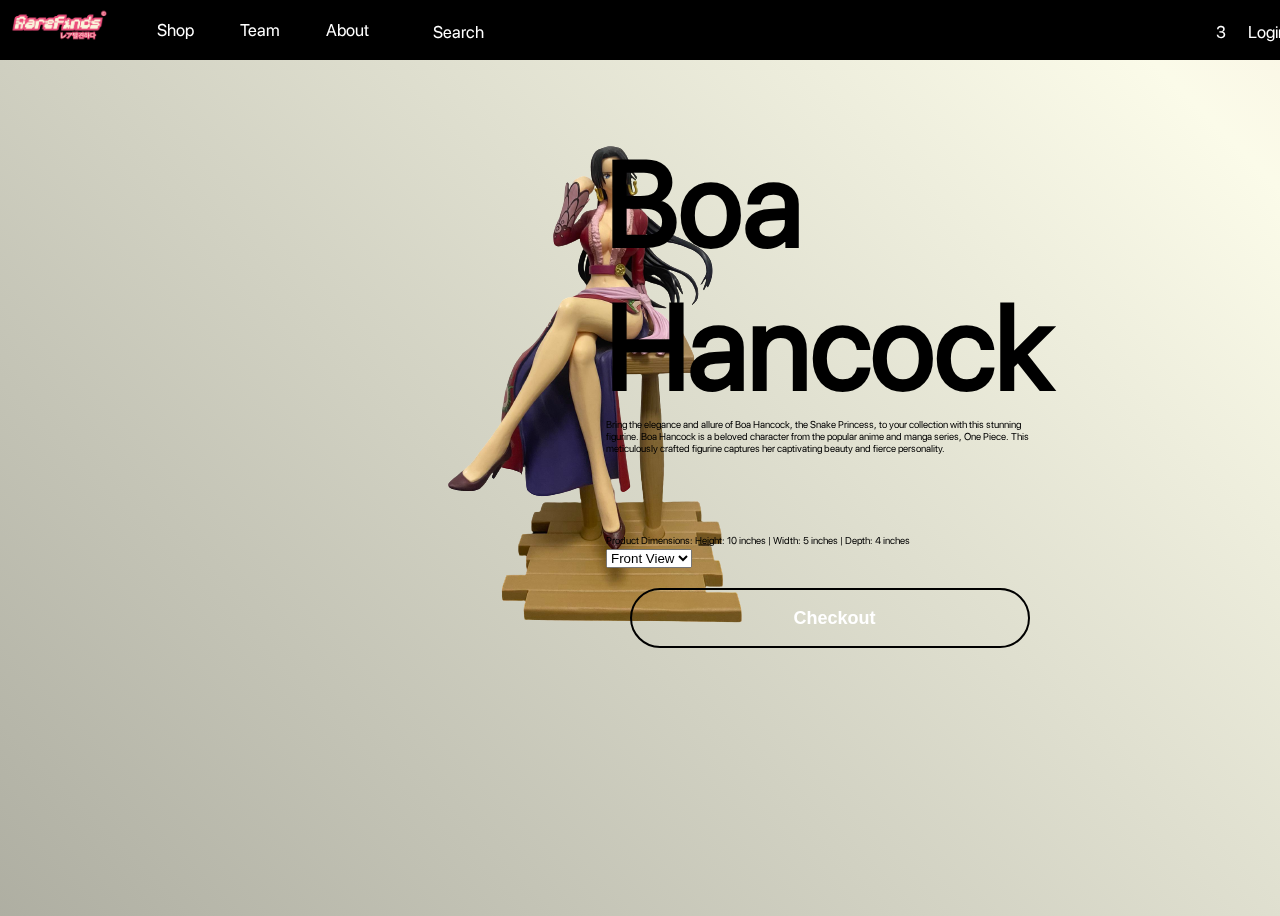
==== productpage.html @ 1e9ad0a3 "Add files via upload" ====
<!DOCTYPE html>
<html>
<head>
    <link href="main.css" rel="stylesheet">

   <style>
    html {
      background: linear-gradient(45deg, #000, #fbfbe9, #da4670);
      background-size: 600% 600%;
      animation: pulsatingGradient 20s ease infinite;
    }

    @keyframes pulsatingGradient {
      0% {
        background-position: 0% 50%;
      }
      50% {
        background-position: 100% 50%;
      }
      100% {
        background-position: 0% 50%;
      }
    }
    .product-page {
  display: flex;
  margin-top: 50%;
  margin-right: 24%;
  margin-left: 20%;
  align-items: center;

}
@font-face {
  font-family: 'SF Pro Display';
  src: url('SFPRODISPLAYREGULAR.OTF') format('opentype');

}
.hero01-container {
  position: inherit;
  overflow: hidden;
  margin-bottom: 0; /* Remove the default margin-bottom value */
}


.hero01-navbar {
  display: flex;
  align-items: center;
  justify-content: space-between;
  padding-left: 0; /* Remove the left padding */
  padding-right: 0; /* Remove the right padding */
  margin: 0; /* Remove any default margins */
  position: fixed;
  width: 100%;
  top: 0; /* Position the navbar at the top of the page */
  left: 0; /* Position the navbar at the left edge of the page */
  right: 0; /* Position the navbar at the right edge of the page */
  background-color: #000;
  color: #fff;
  font-size: 40px;
}

    .hero01-navbar a {
      color: #fff;
      text-decoration: none;
      margin-left: 10px;
    }

    .hero01-navbar a:hover {
      color: #ccc;
    }

    .hero01-logo {
      display: flex;
      align-items: center;
      margin-bottom: 20px;
    }

    .hero01-logo img {
      width: 120px;
      margin-top: 12px;
      margin-right: 20px;
    }
.product-image {
      width: 200px; /* Adjust the width as needed */
      height: auto; /* This will maintain the aspect ratio of the image */
      flex: 2;
      padding-right: 10px;
      padding-left: -10px;
    }
.product-details {
  flex: 1;
}

.product-title {
    font-family: 'SF Pro Display';
  font-size: 120px;
  color: #000;
  font-weight: bold;
  margin-bottom: -100px;
}

.product-description {
  margin-top: 100px;
  font-size: 10px;
  margin-bottom: -20px;
  font-family: 'SF Pro Display';
  color: #000;
}

.product-image-select {
  margin-bottom: 20px;
}

.checkout-button {
  display: block;
  width: 100%;
  max-width: 400px;
  height: 60px;
  margin: 0 auto;
  border: 2px solid #000;
  border-radius: 30px;
  background-color: transparent;
  color: #000;
  font-size: 18px;
  font-weight: bold;
  cursor: pointer;
}

   </style>
</head>
<body>
  <div class="hero01-container">
    <div class="hero01-hero01">
      <div class="hero01-navbar">
        <div class="hero01-logo">
          <img alt="Logo" src="logo.png">
          <div class="hero01-frame4">
            <span class="hero01-text"><a href="shop.html">Shop</a></span>
            <span class="hero01-text02"><a href="team.html">Team</a></span>
            <span class="hero01-text04"><a href="about.html">About</a></span>
            <div class="hero01-group6">
              <img alt="SearchI162" src="search9.svg" class="hero01-search">
              <span class="hero01-text06"  style="color: white;">Search</span>
            </div>
          </div>
          <img alt="Line1I162" src="line36t.svg" class="hero01-line1">
          <div class="hero01-frame5">
            <div class="hero01-group4">
              <span class="hero01-text08"  style="color: white;">3</span>
              <img alt="VectorI162" src="vectorer7.svg" class="hero01-vector">
            </div>
            <span class="hero01-text09"  style="color: white;">Login</span>
          </div>
          </div>
  <div class="product-page">
    <div class="product-image">
      <img src="image-removebg-preview.png" alt="Product Image">
    </div>
    <div class="product-details">
      <h1 class="product-title">Boa Hancock</h1>
      <p class="product-description">Bring the elegance and allure of Boa Hancock, the Snake Princess, to your collection with this stunning figurine. Boa Hancock is a beloved character from the popular anime and manga series, One Piece. This meticulously crafted figurine captures her captivating beauty and fierce personality.</p>
      <p class="product-description">Product Dimensions: Height: 10 inches | Width: 5 inches | Depth: 4 inches</p>
      <select class="product-image-select" onchange="changeImage(this)">
        <option value="image-removebg-preview.png">Front View</option>
        <option value="bo.png">Back View</option>
      </select>
      <button class="checkout-button"><a href="checkout.html">Checkout</a></button>
    </div>
    
    </div>
  </div>
  
  <script>
    function changeImage(selectElement) {
      var imageElement = document.querySelector('.product-image img');
      imageElement.src = selectElement.value;
    }
  </script>
</body>
</html>
---- main.css ----
@font-face {
  font-family: 'SF Pro Display';
  src: url('fonts/SFPRODISPLAYREGULAR.OTF') format('opentype');
  /* Add other font properties as needed */
}

.hero01-container {
  width: 100%;
  display: flex;
  overflow: auto;
  min-height: 100vh;
  align-items: center;
  flex-direction: column;
  }
  
  .hero01-hero01 {
  width: 100%;
  height: auto;
  display: flex;
  overflow: hidden;
  align-items: center;
  flex-direction: column;
  background-color: var(--dl-color-default-backgroundprimary);
  }
  
  .hero01-navbar {
  width: 1430px;
  height: 60px;
  display: flex;
  align-items: flex-start;
  flex-shrink: 0;
  }
  
  .hero01-rectangle {
  top: 0px;
  left: 0px;
  width: 1430px;
  height: 60px;
  position: absolute;
  }
  
  .hero01-frame4 {
  gap: 32px;
  top: 18px;
  left: 145px;
  width: 316px;
  display: flex;
  position: absolute;
  align-items: center;
  justify-content: center;
  }
  
  .hero01-text {
  color: rgba(0, 0, 0, 1);
  height: auto;
  font-size: 17px;
  font-style: Regular;
  font-family: 'SF Pro Display';
  text-align: left;
  font-weight: 400;
  line-height: normal;
  font-stretch: normal;
  text-decoration: none;
  }
  
  .hero01-text02 {
  color: rgba(0, 0, 0, 1);
  height: auto;
  font-size: 17px;
  font-style: Regular;
  text-align: left;
  font-family: 'SF Pro Display';
  font-weight: 400;
  line-height: normal;
  font-stretch: normal;
  text-decoration: none;
  }
  
  .hero01-text04 {
  color: rgba(0, 0, 0, 1);
  height: auto;
  font-size: 17px;
  font-style: Regular;
  text-align: left;
  font-family: 'SF Pro Display';
  font-weight: 400;
  line-height: normal;
  font-stretch: normal;
  text-decoration: none;
  }
  
  .hero01-group6 {
  width: 81px;
  height: 21px;
  display: flex;
  position: relative;
  align-items: flex-start;
  flex-shrink: 1;
  }
  
  .hero01-search {
  top: 3px;
  left: 0px;
  width: 16px;
  height: 16px;
  position: absolute;
  }
  
  .hero01-text06 {
  left: 28px;
  color: var(--dl-color-default-as);
  height: auto;
  position: absolute;
  font-size: 17px;
  font-style: Regular;
  text-align: left;
  font-family: 'SF Pro Display';
  font-weight: 400;
  line-height: normal;
  font-stretch: normal;
  text-decoration: none;
  }
  
  .hero01-line1 {
  top: 60px;
  left: 0px;
  width: 1430px;
  height: 0px;
  opacity: 0.50;
  position: absolute;
  }
  
  .hero01-frame5 {
  gap: 22px;
  top: 20px;
  left: 1188px;
  width: 101px;
  display: flex;
  position: absolute;
  align-items: flex-start;
  }
  
  .hero01-group4 {
  width: 37px;
  height: 21.012765884399414px;
  display: flex;
  position: relative;
  align-items: flex-start;
  flex-shrink: 1;
  }
  
  .hero01-text08 {
  left: 25.7529296875px;
  color: rgba(0, 0, 0, 1);
  height: auto;
  position: absolute;
  font-size: 17px;
  font-style: Regular;
  text-align: left;
  font-family: 'SF Pro Display';
  font-weight: 400;
  line-height: normal;
  font-stretch: normal;
  text-decoration: none;
  }
  
  .hero01-vector {
  top: 0px;
  left: 0px;
  width: 18px;
  height: 21px;
  position: absolute;
  }
  
  .hero01-text09 {
  color: rgba(0, 0, 0, 1);
  height: auto;
  font-size: 17px;
  font-style: Regular;
  text-align: left;
  font-family: 'SF Pro Display';
  font-weight: 400;
  line-height: normal;
  font-stretch: normal;
  text-decoration: none;
  }
  
  .hero01-r11 {
  width: 538px;
  height: 168px;
  }
  
  .hero01-text11 {
  color: var(--dl-color-default-as);
  width: 755px;
  height: auto;
  font-size: 34px;
  font-family: 'SF Pro Display';
  text-align: center;
  line-height: 62px;
  }
  
  .hero01-text13 {
  color: var(--dl-color-default-as);
  width: 610px;
  height: auto;
  font-family: 'SF Pro Display';
  text-align: center;
  line-height: 28px;
  }
  
  .hero01-secondary {
  width: 194px;
  height: 50px;
  display: flex;
  align-items: flex-start;
  flex-shrink: 0;
  }
  
  .hero01-button-outlined {
  top: 0px;
  left: 0px;
  width: 194px;
  height: 50px;
  display: flex;
  position: absolute;
  align-items: flex-start;
  flex-shrink: 1;
  background-color: rgba(0, 0, 0, 0);
  }
  
  .hero01-text15 {
  top: 14px;
  left: 67.07499694824219px;
  color: var(--dl-color-default-primary);
  height: auto;
  position: absolute;
  text-align: center;
  line-height: 22px;
  }
  
  .hero01-image {
  width: default;
  height: default;
  /* box-shadow: 0px 4px 4px 0px rgba(0, 0, 0, 0.25); */
  }
  
  
  .hero01-image1 {
  width: 1114px;
  height: 435px;
  }
  
  /* Add hover animation to navbar links */
  .hero01-navbar span {
  border: 2px solid transparent;
  transition: all 0.3s ease-in-out;
  }
  
  .hero01-navbar span:hover {
  border: 2px solid black;
  }
  
  /* Change text and background color on hover */
  .hero01-navbar span:hover span {
  color: white;
  transition: all 0.3s ease-in-out;
  }
  
  .hero01-navbar span:hover::before {
  background-color: black;
  transition: all 0.3s ease-in-out;
  }
  
  /* Set initial colors for navbar links */
  .hero01-navbar span {
  color: black;
  position: relative;
  display: inline-block;
  }
  
  .hero01-navbar span::before {
  content: "";
  position: absolute;
  width: 100%;
  height: 100%;
  top: 0;
  left: 0;
  background-color: transparent;
  z-index: -1;
  transition: all 0.3s ease-in-out;
  }
  
  /* Set button styles */
  .hero01-button-outlined {
  border: 2px solid black;
  color: black;
  padding: 1px 1px;
  border-radius: 30px;
  cursor: pointer;
  transition: all 0.3s ease-in-out;
  }
  
  .hero01-button-outlined:hover {
  background-color: black;
  color: white;
  transition: all 0.3s ease-in-out;
  }

  .hero01-navbar span:hover {
    color: white;
    transition: all 0.3s ease-in-out;
  }
  
  .hero01-navbar span:hover::before {
    background-color: black;
    transition: all 0.3s ease-in-out;
  }
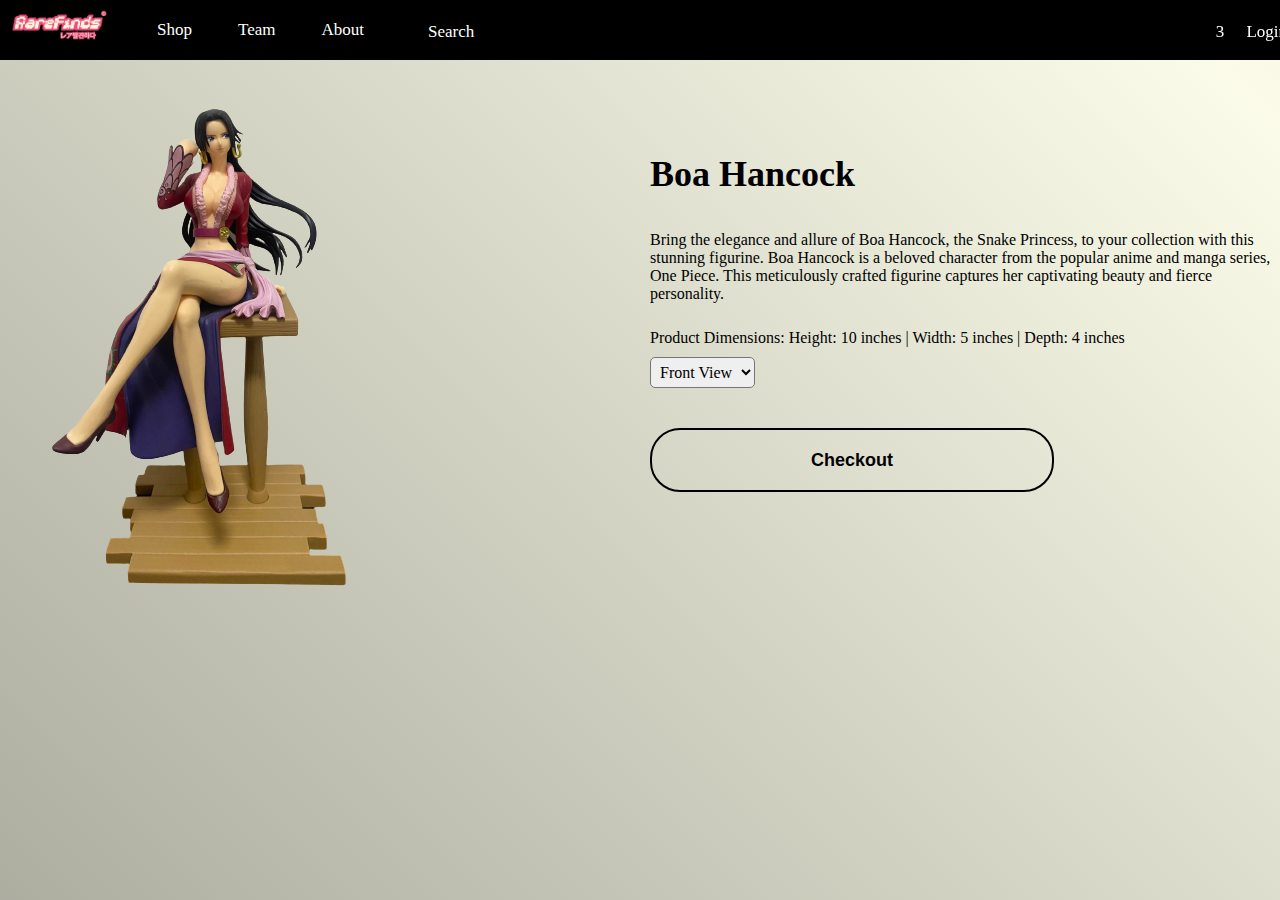
==== commit f3a25719: "Update productpage.html" ====
--- a/productpage.html
+++ b/productpage.html
@@ -1,9 +1,9 @@
 <!DOCTYPE html>
 <html>
 <head>
-    <link href="main.css" rel="stylesheet">
-
-   <style>
+  <link href="main.css" rel="stylesheet">
+
+  <style>
     html {
       background: linear-gradient(45deg, #000, #fbfbe9, #da4670);
       background-size: 600% 600%;
@@ -21,42 +21,36 @@
         background-position: 0% 50%;
       }
     }
-    .product-page {
-  display: flex;
-  margin-top: 50%;
-  margin-right: 24%;
-  margin-left: 20%;
-  align-items: center;
-
-}
-@font-face {
-  font-family: 'SF Pro Display';
-  src: url('SFPRODISPLAYREGULAR.OTF') format('opentype');
-
-}
-.hero01-container {
-  position: inherit;
-  overflow: hidden;
-  margin-bottom: 0; /* Remove the default margin-bottom value */
-}
-
-
-.hero01-navbar {
-  display: flex;
-  align-items: center;
-  justify-content: space-between;
-  padding-left: 0; /* Remove the left padding */
-  padding-right: 0; /* Remove the right padding */
-  margin: 0; /* Remove any default margins */
-  position: fixed;
-  width: 100%;
-  top: 0; /* Position the navbar at the top of the page */
-  left: 0; /* Position the navbar at the left edge of the page */
-  right: 0; /* Position the navbar at the right edge of the page */
-  background-color: #000;
-  color: #fff;
-  font-size: 40px;
-}
+
+    body {
+      margin: 0;
+      padding: 0;
+      font-family: 'SF Pro Display', sans-serif;
+      color: #000;
+    }
+
+    .hero01-container {
+      position: inherit;
+      overflow: hidden;
+      margin-bottom: 0;
+    }
+
+    .hero01-navbar {
+      display: flex;
+      align-items: center;
+      justify-content: space-between;
+      padding-left: 0;
+      padding-right: 0;
+      margin: 0;
+      position: fixed;
+      width: 100%;
+      top: 0;
+      left: 0;
+      right: 0;
+      background-color: #000;
+      color: #fff;
+      font-size: 40px;
+    }
 
     .hero01-navbar a {
       color: #fff;
@@ -79,53 +73,93 @@
       margin-top: 12px;
       margin-right: 20px;
     }
-.product-image {
-      width: 200px; /* Adjust the width as needed */
-      height: auto; /* This will maintain the aspect ratio of the image */
-      flex: 2;
+
+    .product-page {
+      display: flex;
+      justify-content: center;
+      margin-top: 20px;
+    }
+
+    .product-image {
+      width: 200px;
+      height: auto;
+      flex: 1;
       padding-right: 10px;
-      padding-left: -10px;
-    }
-.product-details {
-  flex: 1;
-}
-
-.product-title {
-    font-family: 'SF Pro Display';
-  font-size: 120px;
-  color: #000;
-  font-weight: bold;
-  margin-bottom: -100px;
-}
-
-.product-description {
-  margin-top: 100px;
-  font-size: 10px;
-  margin-bottom: -20px;
-  font-family: 'SF Pro Display';
-  color: #000;
-}
-
-.product-image-select {
-  margin-bottom: 20px;
-}
-
-.checkout-button {
-  display: block;
-  width: 100%;
-  max-width: 400px;
-  height: 60px;
-  margin: 0 auto;
-  border: 2px solid #000;
-  border-radius: 30px;
-  background-color: transparent;
-  color: #000;
-  font-size: 18px;
-  font-weight: bold;
-  cursor: pointer;
-}
-
-   </style>
+    }
+
+    .product-details {
+      flex: 1;
+      display: flex;
+      flex-direction: column;
+      align-items: flex-start;
+      justify-content: center;
+      padding-left: 10px;
+    }
+
+    .product-title {
+      font-family: 'SF Pro Display';
+      font-size: 36px;
+      color: #000;
+      font-weight: bold;
+      margin-bottom: 20px;
+    }
+
+    .product-description {
+      font-family: 'SF Pro Display';
+      font-size: 16px;
+      color: #000;
+      margin-bottom: 10px;
+    }
+
+    .product-image-select {
+      margin-bottom: 20px;
+      font-family: 'SF Pro Display';
+      font-size: 16px;
+      padding: 5px;
+      border-radius: 5px;
+    }
+
+    .checkout-button {
+      display: block;
+      width: 100%;
+      max-width: 400px;
+      height: 60px;
+      margin-top: 20px;
+      border: 2px solid #000;
+      border-radius: 30px;
+      background-color: transparent;
+      color: #000;
+      font-size: 18px;
+      font-weight: bold;
+      cursor: pointer;
+      text-align: center;
+      text-decoration: none;
+      line-height: 60px;
+    }
+
+    .checkout-button:hover {
+      background-color: #000;
+      color: #fff;
+    }
+
+    @media (max-width: 768px) {
+      .product-page {
+        flex-direction: column;
+        align-items: center;
+      }
+
+      .product-image {
+        padding-right: 0;
+        margin-bottom: 20px;
+      }
+
+      .product-details {
+        padding-left: 0;
+        align-items: center;
+      }
+      
+    }
+  </style>
 </head>
 <body>
   <div class="hero01-container">
@@ -139,36 +173,38 @@
             <span class="hero01-text04"><a href="about.html">About</a></span>
             <div class="hero01-group6">
               <img alt="SearchI162" src="search9.svg" class="hero01-search">
-              <span class="hero01-text06"  style="color: white;">Search</span>
+              <span class="hero01-text06" style="color: white;">Search</span>
             </div>
           </div>
           <img alt="Line1I162" src="line36t.svg" class="hero01-line1">
           <div class="hero01-frame5">
             <div class="hero01-group4">
-              <span class="hero01-text08"  style="color: white;">3</span>
+              <span class="hero01-text08" style="color: white;">3</span>
               <img alt="VectorI162" src="vectorer7.svg" class="hero01-vector">
             </div>
-            <span class="hero01-text09"  style="color: white;">Login</span>
+            <span class="hero01-text09" style="color: white;">Login</span>
           </div>
-          </div>
-  <div class="product-page">
-    <div class="product-image">
-      <img src="image-removebg-preview.png" alt="Product Image">
+        </div>
+      </div>
     </div>
-    <div class="product-details">
-      <h1 class="product-title">Boa Hancock</h1>
-      <p class="product-description">Bring the elegance and allure of Boa Hancock, the Snake Princess, to your collection with this stunning figurine. Boa Hancock is a beloved character from the popular anime and manga series, One Piece. This meticulously crafted figurine captures her captivating beauty and fierce personality.</p>
-      <p class="product-description">Product Dimensions: Height: 10 inches | Width: 5 inches | Depth: 4 inches</p>
-      <select class="product-image-select" onchange="changeImage(this)">
-        <option value="image-removebg-preview.png">Front View</option>
-        <option value="bo.png">Back View</option>
-      </select>
-      <button class="checkout-button"><a href="checkout.html">Checkout</a></button>
-    </div>
-    
+
+    <div class="product-page">
+      <div class="product-image">
+        <img src="image-removebg-preview.png" alt="Product Image">
+      </div>
+      <div class="product-details">
+        <h1 class="product-title">Boa Hancock</h1>
+        <p class="product-description">Bring the elegance and allure of Boa Hancock, the Snake Princess, to your collection with this stunning figurine. Boa Hancock is a beloved character from the popular anime and manga series, One Piece. This meticulously crafted figurine captures her captivating beauty and fierce personality.</p>
+        <p class="product-description">Product Dimensions: Height: 10 inches | Width: 5 inches | Depth: 4 inches</p>
+        <select class="product-image-select" onchange="changeImage(this)">
+          <option value="image-removebg-preview.png">Front View</option>
+          <option value="bo.png">Back View</option>
+        </select>
+        <a class="checkout-button" href="checkout.html">Checkout</a>
+      </div>
     </div>
   </div>
-  
+
   <script>
     function changeImage(selectElement) {
       var imageElement = document.querySelector('.product-image img');
